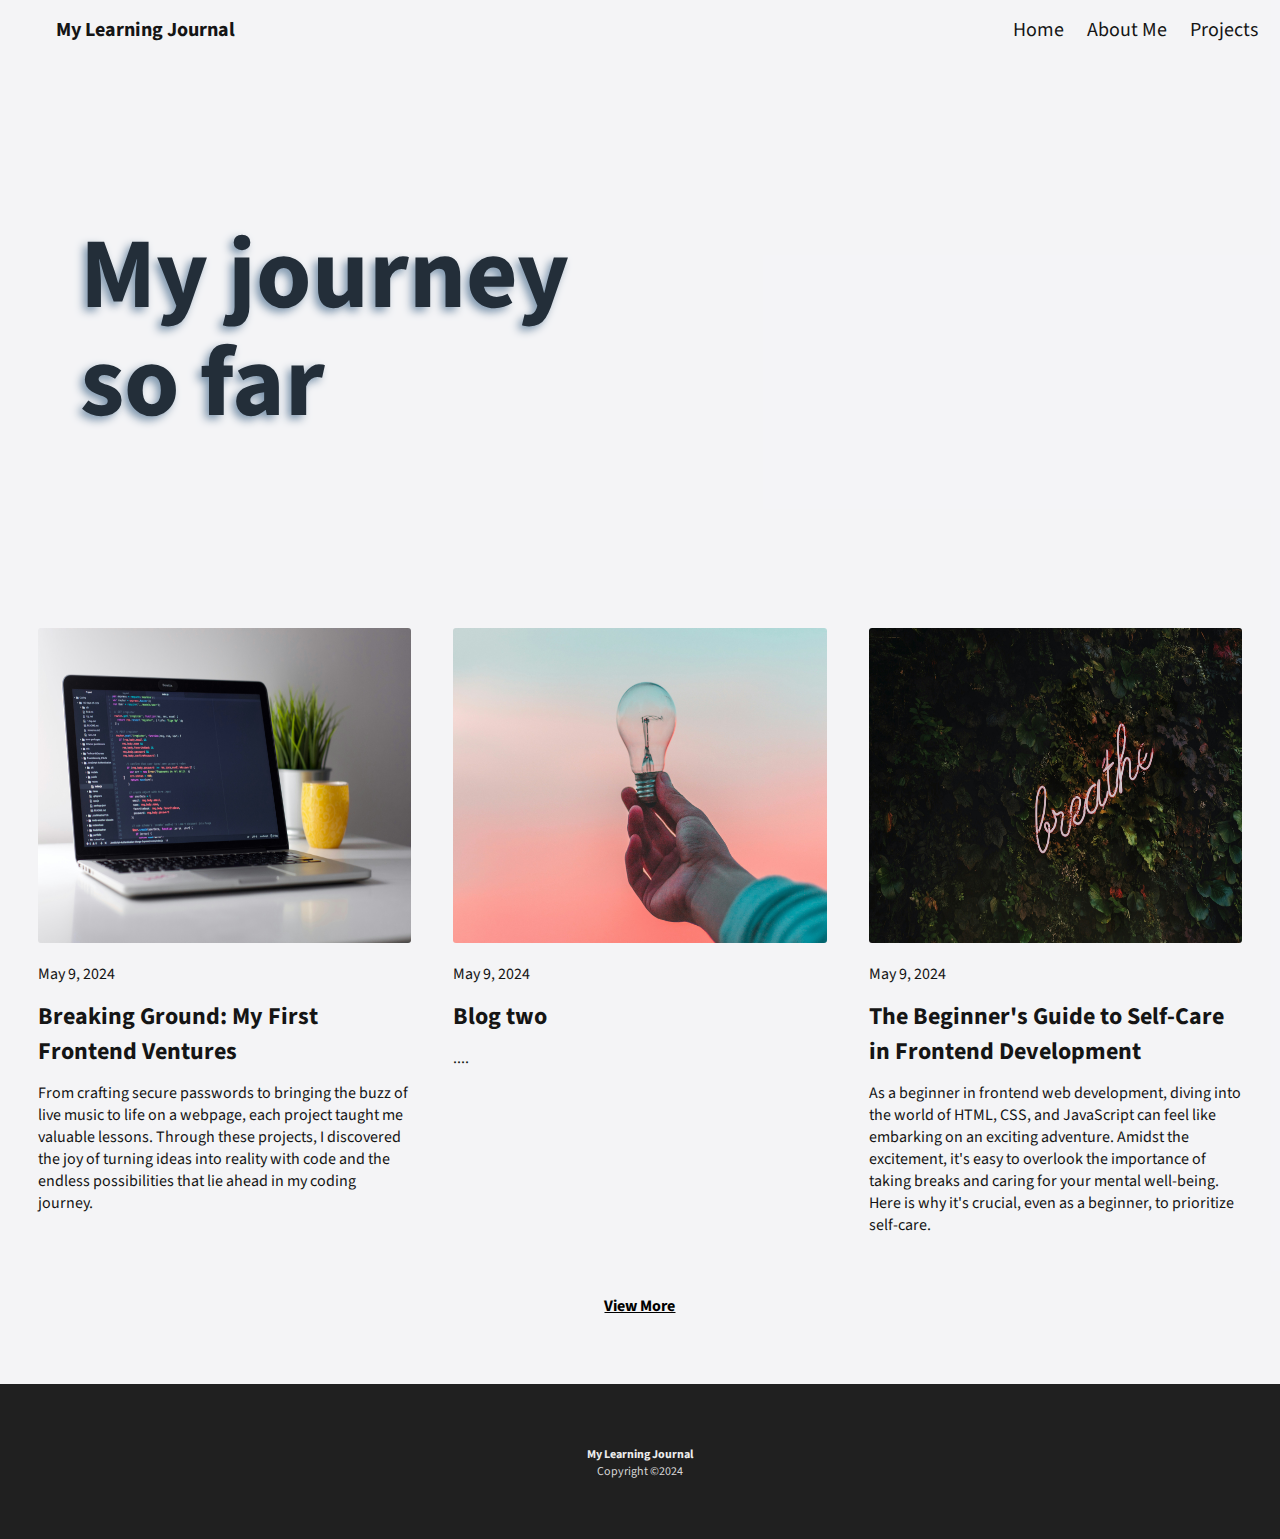
==== index.html @ ee02aec1 "initial commit" ====
<!DOCTYPE html>
<html lang="en">
    <head>
        <meta charset="UTF-8">
        <meta name="viewport" content="width=device-width, initial-scale=1.0">
        <title>My Learning Journal</title>
        <link rel="stylesheet" href="css/index.css">
        <!-- Fonts -->
        <link rel="preconnect" href="https://fonts.googleapis.com">
        <link rel="preconnect" href="https://fonts.gstatic.com" crossorigin>
        <link href="https://fonts.googleapis.com/css2?family=Inter:wght@200&family=Source+Sans+3:ital,wght@0,200..900;1,200..900&display=swap" 
        rel="stylesheet">
        <!-- Font Awesome -->
        <link rel="stylesheet" href="https://cdnjs.cloudflare.com/ajax/libs/font-awesome/6.5.2/css/all.min.css" 
            integrity="sha512-SnH5WK+bZxgPHs44uWIX+LLJAJ9/2PkPKZ5QiAj6Ta86w+fsb2TkcmfRyVX3pBnMFcV7oQPJkl9QevSCWr3W6A==" 
            crossorigin="anonymous" referrerpolicy="no-referrer" />
    </head>
    <body>
        <header class="site-header">
            <i class="fa-solid fa-feather"></i>
            <h2>My Learning Journal</h2>
        <!-- Site Navigation -->
            <nav>
                <ul>
                    <li><a href="index.html">Home</a></li>
                    <li><a href="about-me.html">About Me</a></li>
                    <li><a href="projects.html">Projects</a></li>
                </ul>
            </nav>
        </header>

        <!-- splash -->
        <main>
            <section class="splash">
                <h1>My journey<br>so far</h1>
            </section>
        <!-- blogs -->
            <section class="blog-section">
                <a href="projects-blog.html" class="card card-1">
                    <img src="images/clement-helardot-95YRwf6CNw8-unsplash.jpg" alt="laptop computer displaying a code editor with source code">
                    <div class="article-info">
                        <span class="date">May 9, 2024</span>
                        <h3>Breaking Ground: My First Frontend Ventures</h3>
                        <p>From crafting secure passwords to bringing the buzz of live music to life on a webpage, each project taught 
                            me valuable lessons. Through these projects, I discovered the joy of turning ideas into reality with code 
                            and the endless possibilities that lie ahead in my coding journey.
                        </p>
                    </div>
                </a>
                <a href="" class="card card-2">
                    <img src="images/diego-ph-fIq0tET6llw-unsplash.jpg" alt="">
                    <div class="article-info">
                        <span class="date">May 9, 2024</span>
                        <h3>Blog two</h3>
                        <p>....</p>
                    </div>
                </a>
                <a href="self-care.html" class="card card-3">
                    <img src="images/tim-goedhart-vnpTRdmtQ30-unsplash.jpg" alt="floral wall with a pink neon sign displaying the word 'breathe'">
                    <div class="article-info">
                        <span class="date">May 9, 2024</span>
                        <h3>The Beginner's Guide to Self-Care in Frontend Development</h3>
                        <p> As a beginner in frontend web development, diving into the world of HTML, CSS, and JavaScript can 
                            feel like embarking on an exciting adventure. Amidst the excitement, it's easy to overlook 
                            the importance of taking breaks and caring for your mental well-being. Here is why it's crucial, even 
                            as a beginner, to prioritize self-care.</p>
                    </div>
                </a>
                <div class="extended-section">
                    <button class="btn">View More</button>
                </div>
            </section>
        </main>
        
        <footer>    
            <p>My Learning Journal</p>
            <span>Copyright &copy;2024</span>
        </footer>
        <script src="index.js"></script>
    </body>
</html>
---- css/index.css ----
/* =================
    Site Layout 
   ================= */
html,
body {
    margin: 0 auto;
    padding: 0;
    font-family: "Source Sans 3", sans-serif;
    color: #151515;
    background-color: hsla(240, 14%, 96%, 0.742);
    max-width: 1800px;
}

.site-header {
    padding: 0 1.5em 0 1.25em;
    display: flex;
    align-items: center;
}

i {
    color: darkslateblue;
    margin-right: 8px;
    width: 1.5em;
}

nav {
    margin-left: auto;
}

ul {
    list-style-type: none;
    display: flex;
    gap: 15px;
}

.splash {
    background-image: url("/images/lukas-blazek-GnvurwJsKaY-unsplash.jpg");
    background-size: cover;
    height: 35vh;
    padding: 2.595em 0 0 0.4em;
    border-radius: 4px;
}

img {
    width: 100%;
    border-radius: 3px;
    height: 35vh;
    margin: 0 0 0.875em 0;
}

.blog-section,
.recent-posts-el {
    display: grid;
    grid-template-columns: repeat(1, minmax(100px, 90vw));
    gap: 1em;
    grid-template-areas: 
    "card-1"
    "card-2"
    "card-3";
    margin: 2.5em 1.25em;
}

.card {
    margin-bottom: 0.875em;
    border-radius: 3px;
    padding: 0.5em;
}

.card:hover,
.grid-item:hover {
    text-decoration: none;
    color: inherit;
    background-color: rgba(193, 195, 196, 0.252);
}

.extended-section {
    display: flex;
    justify-content: center;
}

/* =====================
    Projects container
   ===================== */

.projects .container {
    display: grid;
    grid-template-rows: repeat(3, 1fr);
    gap: 1em;
    grid-template-areas: 
    "diner"
    "venue"
    "seminar"
    "link";
    margin: 2.5em 1.25em;
}

.grid-item {
    height: auto;
    border-radius: 6px;
    text-align: center;
    padding: 1em 0.5em 0 0.5em;
}

.grid-item h2 {
    font-size: 1.3rem;
}

.container a:hover {
    text-decoration: none;
}

.diner {
    grid-area: diner;
}

.venue {
    grid-area: venue;
}

.seminar {
    grid-area: seminar;
}
    
.link {
    grid-area: link;
}

/* =================
    Typography
   ================= */

/* .source-sans-3 {
    font-family: "Source Sans 3", sans-serif;
} */

.site-header {
    font-size: 0.9rem;
}

h2 {
    font-size: 0.844rem;
}

ul {
    font-size: 0.8rem;
}

a {
    text-decoration: none;
    color: inherit;
}

a:hover, 
a:focus,
.btn:hover,
.btn:focus,
.link-to-full-projects-page a:hover, 
.link-to-full-projects-page a:focus {
    cursor: pointer;
    text-decoration: underline;
    color: darkslateblue;
}

.splash {
    color: #232e39;
    font-weight: 700;
    font-size: 2.5rem; /* 32px */
}

h1 {
    max-width: 500px;
    letter-spacing: -3%;
    line-height: 108.2%;
    margin: 0;
    text-shadow: -4px 4px 8px #7f97ae;
}

h3 {
    font-size: 1.5rem;
    margin: 0.563em 0;
}

.btn {
    font-family: inherit;
    font-size: 1rem;
    font-weight: 700;
    text-decoration: underline;
    background-color: transparent;
    border: none;
}

footer {
    text-align: center;
    font-size: 0.75rem;
    background-color: #202020;
    min-height: 100px;
    padding: 2.313em 9.563em;

}

footer p {
    color: #ECECEC;
    font-weight: 700;
    padding-top: 2.313em;
    margin-bottom: 0;
}

footer span {
    color: #D7D7D7;
    margin-top: 0.25em;
}

.link-to-full-projects-page {
    text-align: center;
    font-weight: 700;
    margin: 1.25em 0;
}

/* =================
    About Me page
   ================= */

.about-me-page {
    margin-top: 2.667em;
}

.about-me-el {
    margin: 0 1em;
}

.michelle {
    width: 180px;
    height: 180px;
    border-radius: 50%;
    display: block;
}

/* .about-me-date {
    font-size: 0.75rem;
} */

.about-me-title {
    font-size: 2em;
    letter-spacing: -3%;
    line-height: 108.2%;
}

.about-me-el img {
    margin: 2.188em 0;
}

h4{
    text-align: center;
}


/* =================
    Blog full pages
   ================= */

.blog-full-entry {
    margin: 2.5em;
}

.blog-full-entry h2 {
    font-size: 1.542em;
}

/* =================
    Media Queries
   ================= */

@media (min-width: 725px) {

    .site-header {
        height: 5vw;
    }

    h1 {
        font-size: 8vw;
    }

    h2 {
        font-size: 1.5vw;
        margin: 0;
    }
    
    li {
        margin-left: 8px;
        font-size: 1.3vw;
    }

    .splash {
        min-height: 500px;
        display: flex;
        align-items: center;
        padding: 0.5em 0 0 2em;
    }

    /* .splash span {
        align-self: start;
        margin-top: 0.5em;
    } */

    /* blog grid */
    .blog-section {
        gap: 1.625em; 
        grid-template-columns: repeat(3, minmax(200px, 33vw));
        grid-template-rows: 1fr;
        margin: 2.5em 1.9em;
    }

    .card-1 {
        grid-column: 1 / 2;
        grid-row: 1 / 2;
    }

    .card-2 {
        grid-column: 2 /3;
        grid-row: 1 / 2;
    }

    .card-3 {
        grid-column: 3 / 4;
        grid-row: 1 / 2;
    }

    .extended-section {
        grid-column: 2 / 3;
        grid-row: 2 / 3;
    }

    /* projects grid */
    .projects .container {
        grid-template-columns: repeat(3, 1fr);
        grid-template-areas: 
            "diner venue seminar"
            ".... link ....";
    }

    .grid-item h2 {
        margin-bottom: 8px;
    }

    /* about me page */
    .about-me-page {
        margin-top: 1em;
    }

    .about-me-header {
        display: flex;
        align-items: center;
        padding: 0 1em;
    }

    .welcome-statement {
        margin: 4em 0.9em 4em 2.063em;
    }

    p {
        margin: 0.6em 0;
    }

    #about-me-article {
        margin: 0.6em 5em;
        padding-top: 2.5em;
        border-top: 1px solid #7f97ae;
    }
    /* full blog pages */
    .blog-full-entry {
        margin: 2.5em 4em;
    }

    .blog-full-entry img {
        height: 50vh;

    }

    .blog-full-entry,
    .blog-full-entry img {
        max-width: 1000px;
    }

    .blog-full-entry h2 {
        margin-bottom: 1.5em;
    }
}

@media (min-width: 1280px) {
    i,
    h2,
    li {
        font-size: 20px;
    }

    .site-header {
        height: 60px;

    }

    h1 {
        font-size: 100px;
    }

    /* full blog pages */
    .blog-full-entry {
        margin: 2.5em auto;
    }

    .blog-full-entry img {
        margin-bottom: 2em;
    }

    /* projects grid */
    .projects .container {
        margin: 2.5em 3.25em;
    }

    .grid-item {
        width: 400px;
        margin: 2.5em 0;
    }
}
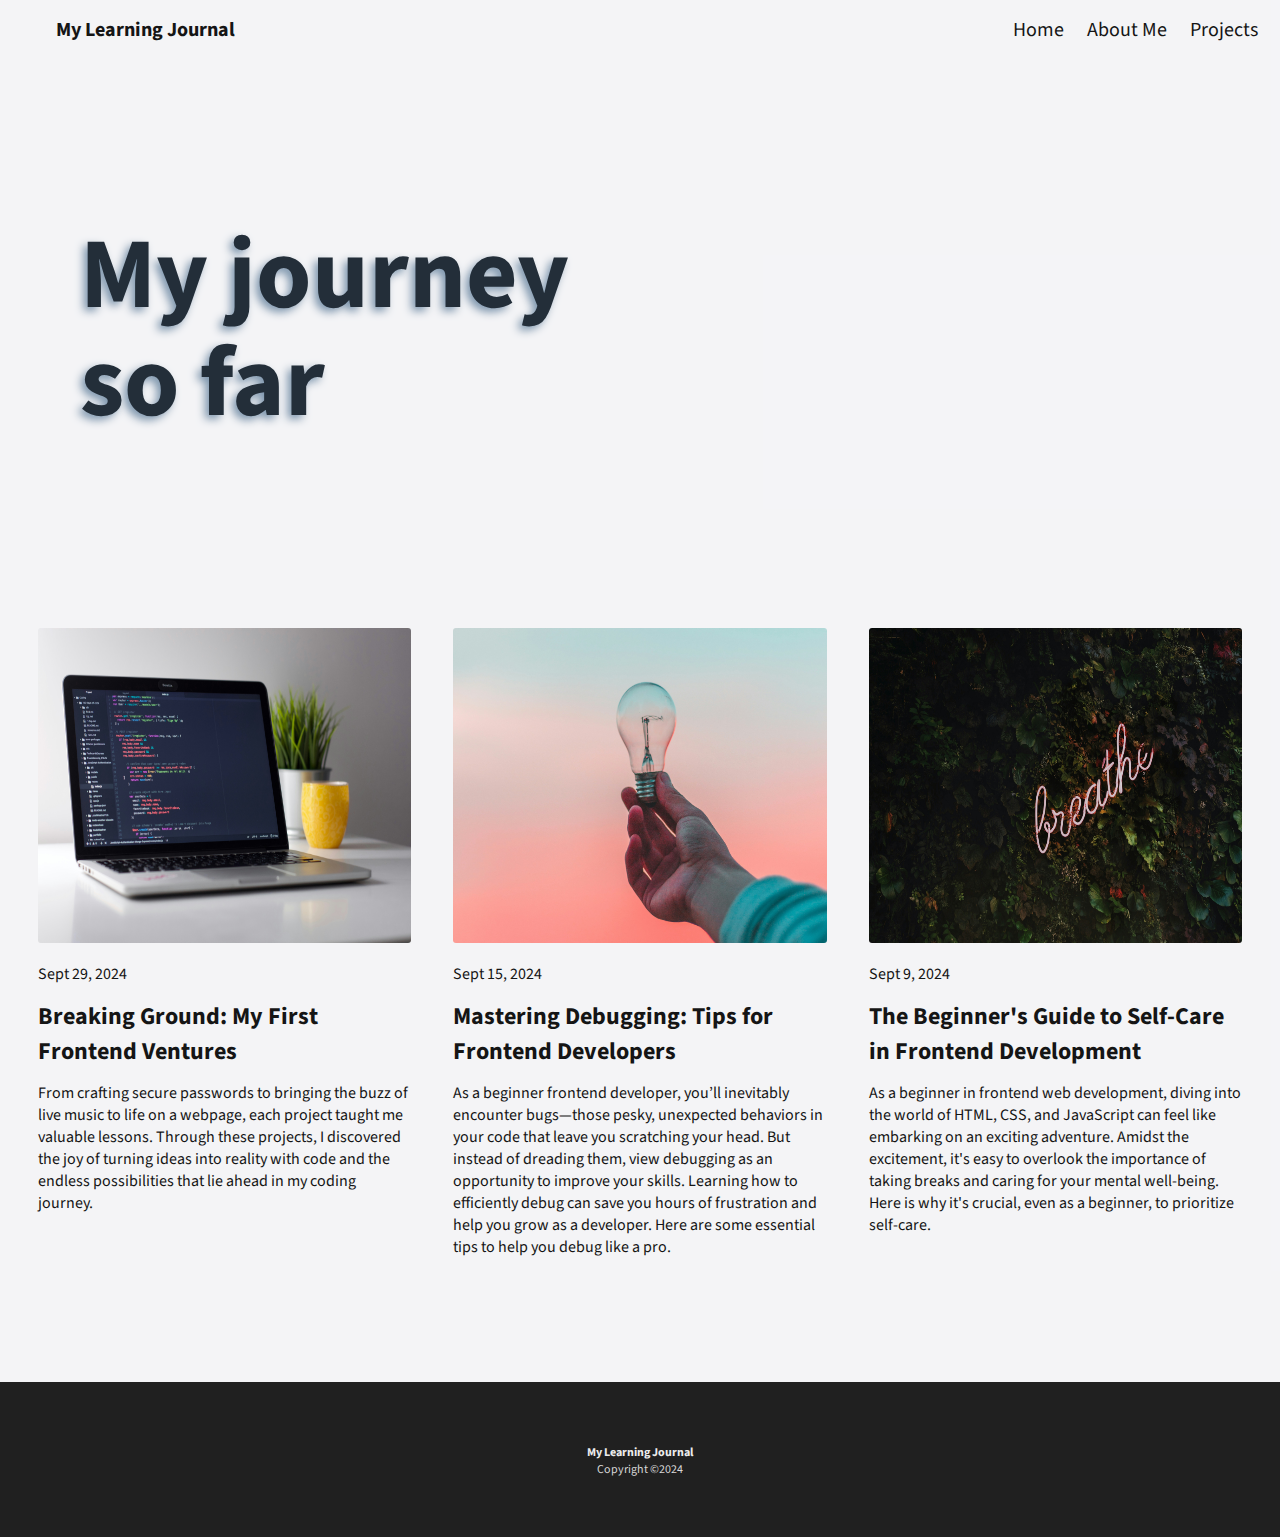
==== commit c4ff7e19: "add blog" ====
--- a/index.html
+++ b/index.html
@@ -37,9 +37,9 @@
         <!-- blogs -->
             <section class="blog-section">
                 <a href="projects-blog.html" class="card card-1">
-                    <img src="images/clement-helardot-95YRwf6CNw8-unsplash.jpg" alt="laptop computer displaying a code editor with source code">
+                    <img src="images/clement-helardot-95YRwf6CNw8-unsplash.jpg" alt="first projects blog">
                     <div class="article-info">
-                        <span class="date">May 9, 2024</span>
+                        <span class="date">Sept 29, 2024</span>
                         <h3>Breaking Ground: My First Frontend Ventures</h3>
                         <p>From crafting secure passwords to bringing the buzz of live music to life on a webpage, each project taught 
                             me valuable lessons. Through these projects, I discovered the joy of turning ideas into reality with code 
@@ -47,18 +47,21 @@
                         </p>
                     </div>
                 </a>
-                <a href="" class="card card-2">
-                    <img src="images/diego-ph-fIq0tET6llw-unsplash.jpg" alt="">
+                <a href="debugging-blog.html" class="card card-2">
+                    <img src="images/diego-ph-fIq0tET6llw-unsplash.jpg" alt="debugging blog">
                     <div class="article-info">
-                        <span class="date">May 9, 2024</span>
-                        <h3>Blog two</h3>
-                        <p>....</p>
+                        <span class="date">Sept 15, 2024</span>
+                        <h3>Mastering Debugging: Tips for Frontend Developers</h3>
+                        <p>As a beginner frontend developer, you’ll inevitably encounter bugs—those pesky, unexpected behaviors in your code 
+                            that leave you scratching your head. But instead of dreading them, view debugging as an opportunity to improve your skills. 
+                            Learning how to efficiently debug can save you hours of frustration and help you grow as a developer. Here are some essential 
+                            tips to help you debug like a pro.</p>
                     </div>
                 </a>
                 <a href="self-care.html" class="card card-3">
-                    <img src="images/tim-goedhart-vnpTRdmtQ30-unsplash.jpg" alt="floral wall with a pink neon sign displaying the word 'breathe'">
+                    <img src="images/tim-goedhart-vnpTRdmtQ30-unsplash.jpg" alt="self-care blog">
                     <div class="article-info">
-                        <span class="date">May 9, 2024</span>
+                        <span class="date">Sept 9, 2024</span>
                         <h3>The Beginner's Guide to Self-Care in Frontend Development</h3>
                         <p> As a beginner in frontend web development, diving into the world of HTML, CSS, and JavaScript can 
                             feel like embarking on an exciting adventure. Amidst the excitement, it's easy to overlook 
@@ -66,9 +69,9 @@
                             as a beginner, to prioritize self-care.</p>
                     </div>
                 </a>
-                <div class="extended-section">
+                <!-- <div class="extended-section">
                     <button class="btn">View More</button>
-                </div>
+                </div> -->
             </section>
         </main>
         
--- a/css/index.css
+++ b/css/index.css
@@ -79,6 +79,12 @@
     justify-content: center;
 }
 
+.debugging-list {
+    display: flex;
+    flex-direction: column;
+    list-style-type: disc;
+}
+
 /* =====================
     Projects container
    ===================== */
@@ -88,7 +94,7 @@
     grid-template-rows: repeat(3, 1fr);
     gap: 1em;
     grid-template-areas: 
-    "diner"
+    "palette"
     "venue"
     "seminar"
     "link";
@@ -110,9 +116,9 @@
     text-decoration: none;
 }
 
-.diner {
+/* .diner {
     grid-area: diner;
-}
+} */
 
 .venue {
     grid-area: venue;
@@ -121,7 +127,11 @@
 .seminar {
     grid-area: seminar;
 }
-    
+
+.palette {
+    grid-area: palette;
+}
+
 .link {
     grid-area: link;
 }
@@ -236,10 +246,6 @@
     display: block;
 }
 
-/* .about-me-date {
-    font-size: 0.75rem;
-} */
-
 .about-me-title {
     font-size: 2em;
     letter-spacing: -3%;
@@ -331,11 +337,16 @@
         grid-row: 2 / 3;
     }
 
+    /* .card {
+        max-width: fit-content;
+
+    } */
+
     /* projects grid */
     .projects .container {
         grid-template-columns: repeat(3, 1fr);
         grid-template-areas: 
-            "diner venue seminar"
+            "palette venue seminar"
             ".... link ....";
     }
 
@@ -367,6 +378,7 @@
         padding-top: 2.5em;
         border-top: 1px solid #7f97ae;
     }
+
     /* full blog pages */
     .blog-full-entry {
         margin: 2.5em 4em;
